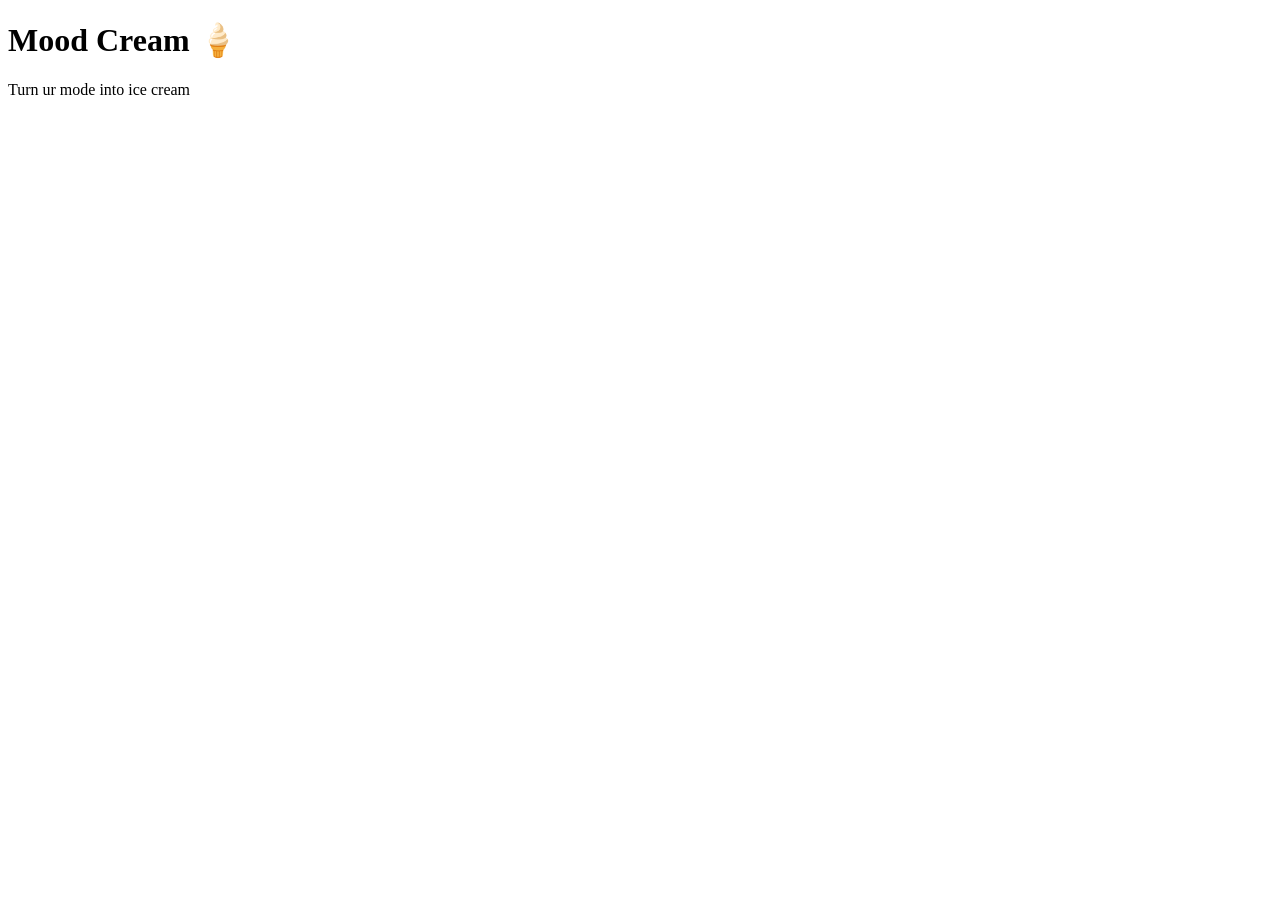
==== index.html @ 4567a5f9 "add initial HTML and CSS files for Mood Cream project" ====
<!DOCTYPE html>
<html lang="en">
<head>
    <meta charset="UTF-8">
    <title>Mood Cream</title>
    <link href="https://fonts.googleapis.com/css2?family=Baloo+2:wght@400;600&display=swap" rel="stylesheet">
    <link rel="stylesheet" href="style.css">
</head>
<body>
    <h1>Mood Cream 🍦</h1>
    <p>Turn ur mode into ice cream</p>
<section class="">
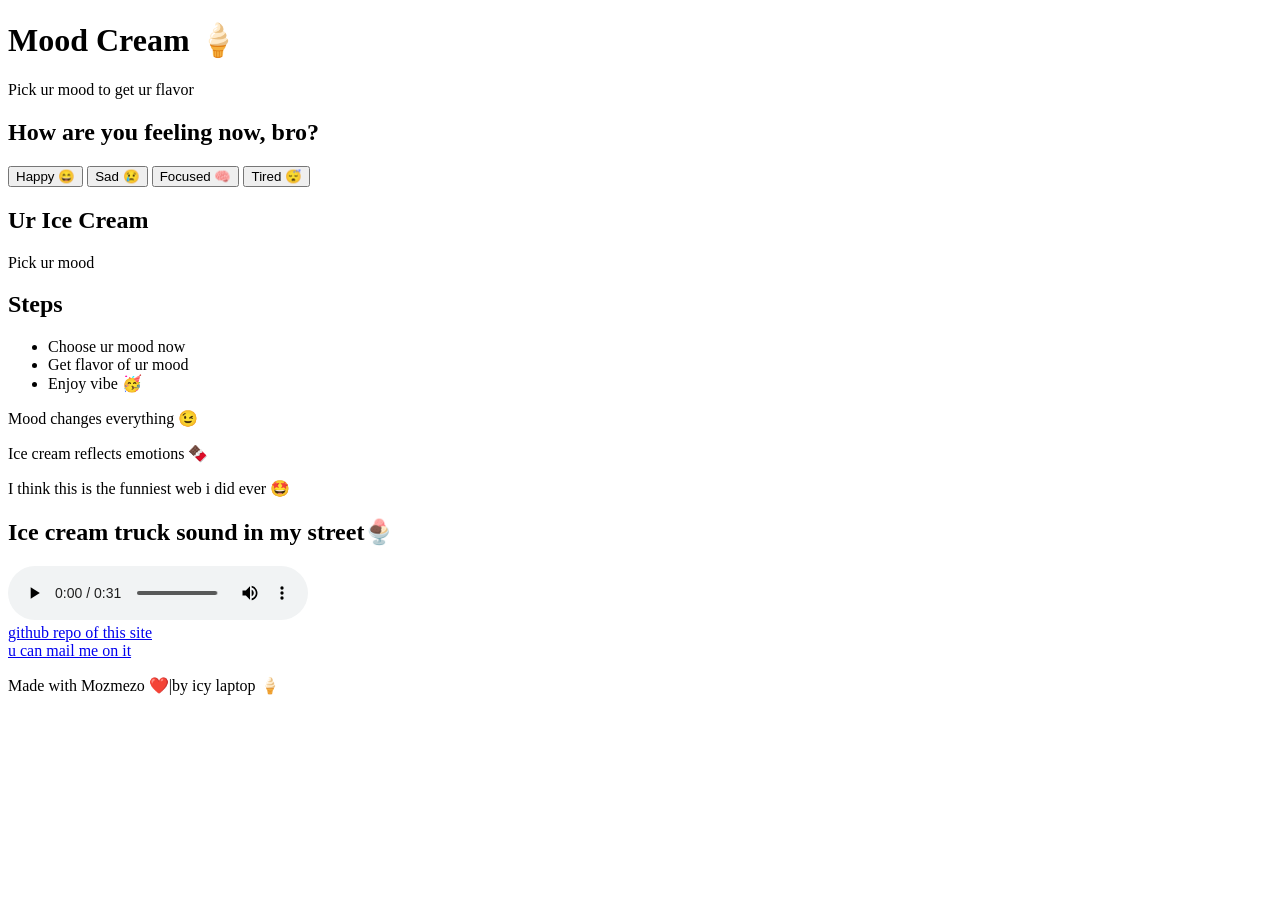
==== commit 1c2d0389: "add index.html and script.js files; include ice cream truck audio and mood selection features" ====
--- a/index.html
+++ b/index.html
@@ -7,6 +7,49 @@
     <link rel="stylesheet" href="style.css">
 </head>
 <body>
+    <header>
     <h1>Mood Cream 🍦</h1>
-    <p>Turn ur mode into ice cream</p>
-<section class="">+    <p>Pick ur mood to get ur flavor</p>
+    </header>
+<section class="card">
+    <h2>How are you feeling now, bro?</h2>
+<button onclick="setmode('happy')">Happy 😄</button>
+<button onclick="setmode('sad')">Sad 😢</button>
+<button onclick="setmode('focused')">Focused 🧠</button>
+<button onclick="setmode('tired')">Tired 😴</button>
+</section>
+<section class="card" id="result">
+    <h2>Ur Ice Cream</h2>
+    <p id="flavor">Pick ur mood</p>
+    <p id="quote"></p>
+</section>
+<section class="card">
+    <h2>Steps</h2>
+    <ul>
+        <li>Choose ur mood now</li>
+        <li>Get flavor of ur mood</li>
+        <li>Enjoy vibe 🥳</li>
+    </ul>
+</section>
+<section class="card">
+    <p class="a">Mood changes everything 😉</p>
+    <p class="b">Ice cream reflects emotions 🍫</p>
+    <p class="c">I think this is the funniest web i did ever 🤩</p>
+</section>
+<section class="card">
+    <h2>Ice cream truck sound in my street🍨</h2>
+    <audio controls>
+        <source src="ice cream truck.mp3" type="audio/mpeg">
+    </audio>
+</section>
+<section class="card">
+    <a href="https://github.com/moataz1411/mood-cream" target="_blank">github repo of this site</a>
+<br>
+<a href="mailto:mezoahmed1411@gmail.com">u can mail me on it</a>
+</section>
+<footer>
+    <p>Made with Mozmezo ❤️|by icy laptop 🍦</p>
+</footer>
+<script src="script.js"></script>
+</body>
+</html>
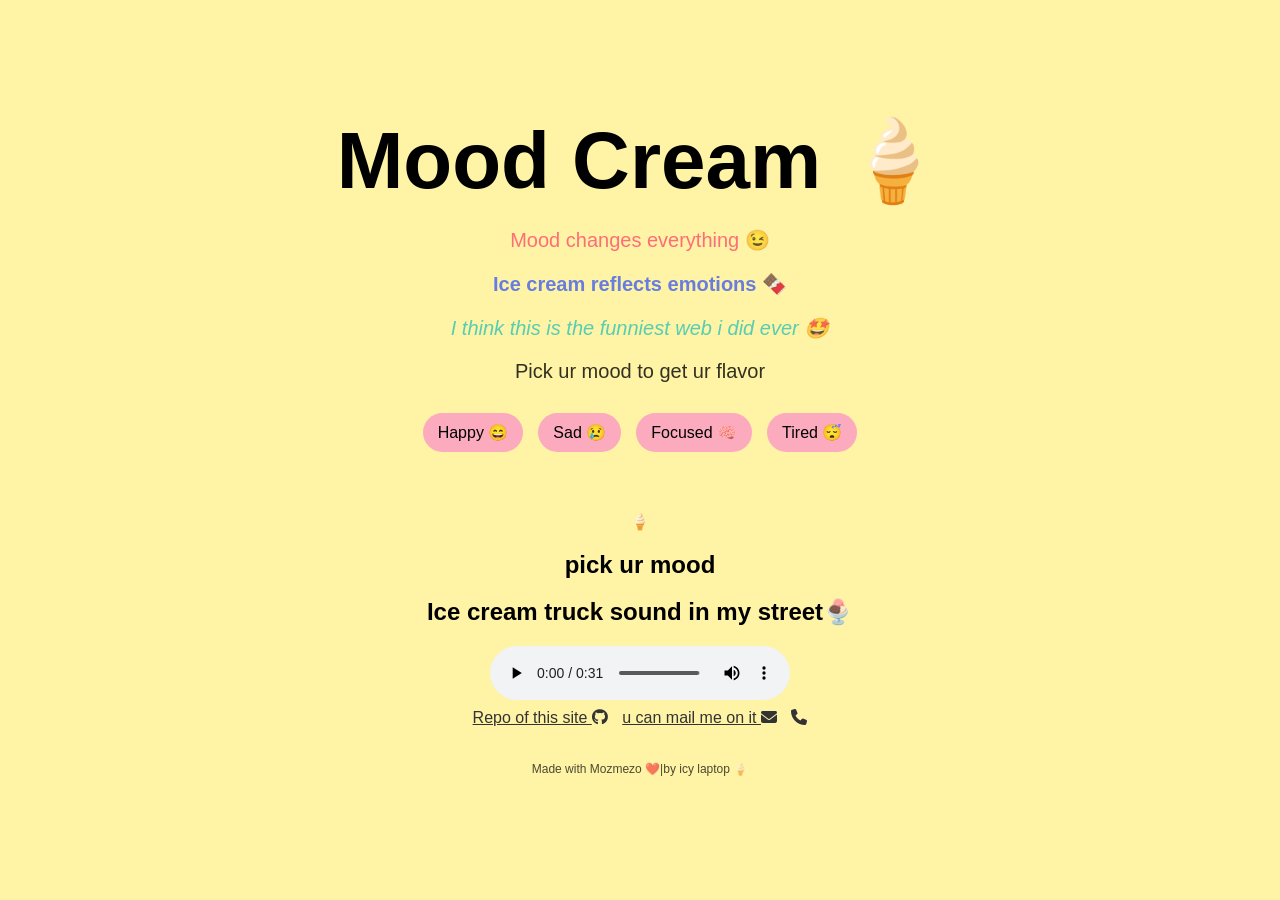
==== commit 005abea1: "add CSS styles for layout and design; enhance HTML structure and content" ====
--- a/index.html
+++ b/index.html
@@ -4,37 +4,32 @@
     <meta charset="UTF-8">
     <title>Mood Cream</title>
     <link href="https://fonts.googleapis.com/css2?family=Baloo+2:wght@400;600&display=swap" rel="stylesheet">
+    <link rel="stylesheet"
+href="https://cdnjs.cloudflare.com/ajax/libs/font-awesome/6.5.2/css/all.min.css">
     <link rel="stylesheet" href="style.css">
 </head>
 <body>
-    <header>
+    <header class="hero">
     <h1>Mood Cream 🍦</h1>
+<section class="card">
+    <p class="a">Mood changes everything 😉</p>
+    <p class="b">Ice cream reflects emotions 🍫</p>
+    <p class="c">I think this is the funniest web i did ever 🤩</p>
+</section>
     <p>Pick ur mood to get ur flavor</p>
-    </header>
-<section class="card">
-    <h2>How are you feeling now, bro?</h2>
+<div class="moodbuttons">
 <button onclick="setmode('happy')">Happy 😄</button>
 <button onclick="setmode('sad')">Sad 😢</button>
 <button onclick="setmode('focused')">Focused 🧠</button>
 <button onclick="setmode('tired')">Tired 😴</button>
-</section>
-<section class="card" id="result">
-    <h2>Ur Ice Cream</h2>
-    <p id="flavor">Pick ur mood</p>
+</div>
+</header>
+<section class="resultcard" id="result">
+    <div id="icecream">🍦</div>
+    <h2 id="flacor">
+        pick ur mood
+    </h2>
     <p id="quote"></p>
-</section>
-<section class="card">
-    <h2>Steps</h2>
-    <ul>
-        <li>Choose ur mood now</li>
-        <li>Get flavor of ur mood</li>
-        <li>Enjoy vibe 🥳</li>
-    </ul>
-</section>
-<section class="card">
-    <p class="a">Mood changes everything 😉</p>
-    <p class="b">Ice cream reflects emotions 🍫</p>
-    <p class="c">I think this is the funniest web i did ever 🤩</p>
 </section>
 <section class="card">
     <h2>Ice cream truck sound in my street🍨</h2>
@@ -42,11 +37,17 @@
         <source src="ice cream truck.mp3" type="audio/mpeg">
     </audio>
 </section>
-<section class="card">
-    <a href="https://github.com/moataz1411/mood-cream" target="_blank">github repo of this site</a>
-<br>
-<a href="mailto:mezoahmed1411@gmail.com">u can mail me on it</a>
-</section>
+<div class="links">
+    <a href="https://github.com/moataz1411/mood-cream" target="_blank">Repo of this site
+    <i class="fab fa-github"></i>
+</a>
+<a href="mailto:mezoahmed1411@gmail.com">u can mail me on it
+<i class="fas fa-envelope"></i>
+</a>
+<a href="tel:+201025196146">
+    <i class="fas fa-phone"></i>
+</a>
+</div>
 <footer>
     <p>Made with Mozmezo ❤️|by icy laptop 🍦</p>
 </footer>
--- a/style.css
+++ b/style.css
@@ -0,0 +1,62 @@
+body{
+    font-family: 'Fredoka', sans-serif;
+    margin: 0;
+    text-align: center;
+    transition: 0.3s;
+    background: #fff3a6;
+    min-height: 100vh;
+}
+.hero{
+    padding:60px 20px;
+}
+.hero h1{
+    font-size: 80px;
+    margin-bottom: 10px;
+}
+.hero p{
+    font-size: 20px;
+    opacity: 0.8;
+}
+.moodbuttons{
+    display:flex;
+    justify-content: center;
+    gap:15px;
+    flex-wrap: wrap;
+    margin-top: 30px;
+}
+button{
+    border:none;
+    font-size: 16px;
+    padding:15px 25px;
+    cursor:pointer;
+    border-radius: 999px;
+    transition: 0.3s;
+    background: #fcabbf;
+    padding:10px 15px;
+}
+button:hover{
+    transform: translateY(-5px);
+    background: #ff5d8f;
+    color:white;
+}
+.a{
+    color: #ff4d6d;
+}
+.b{
+    color: #4361ee;
+    font-weight: bold;
+}
+.c{
+    color: #2ec4b6;
+    font-style: italic;
+}
+a{
+    display: inline-block;
+    margin: 5px;
+    color: #333;
+}
+footer{
+    margin:30px;
+    font-size: 12px;
+    opacity: 0.7;
+}
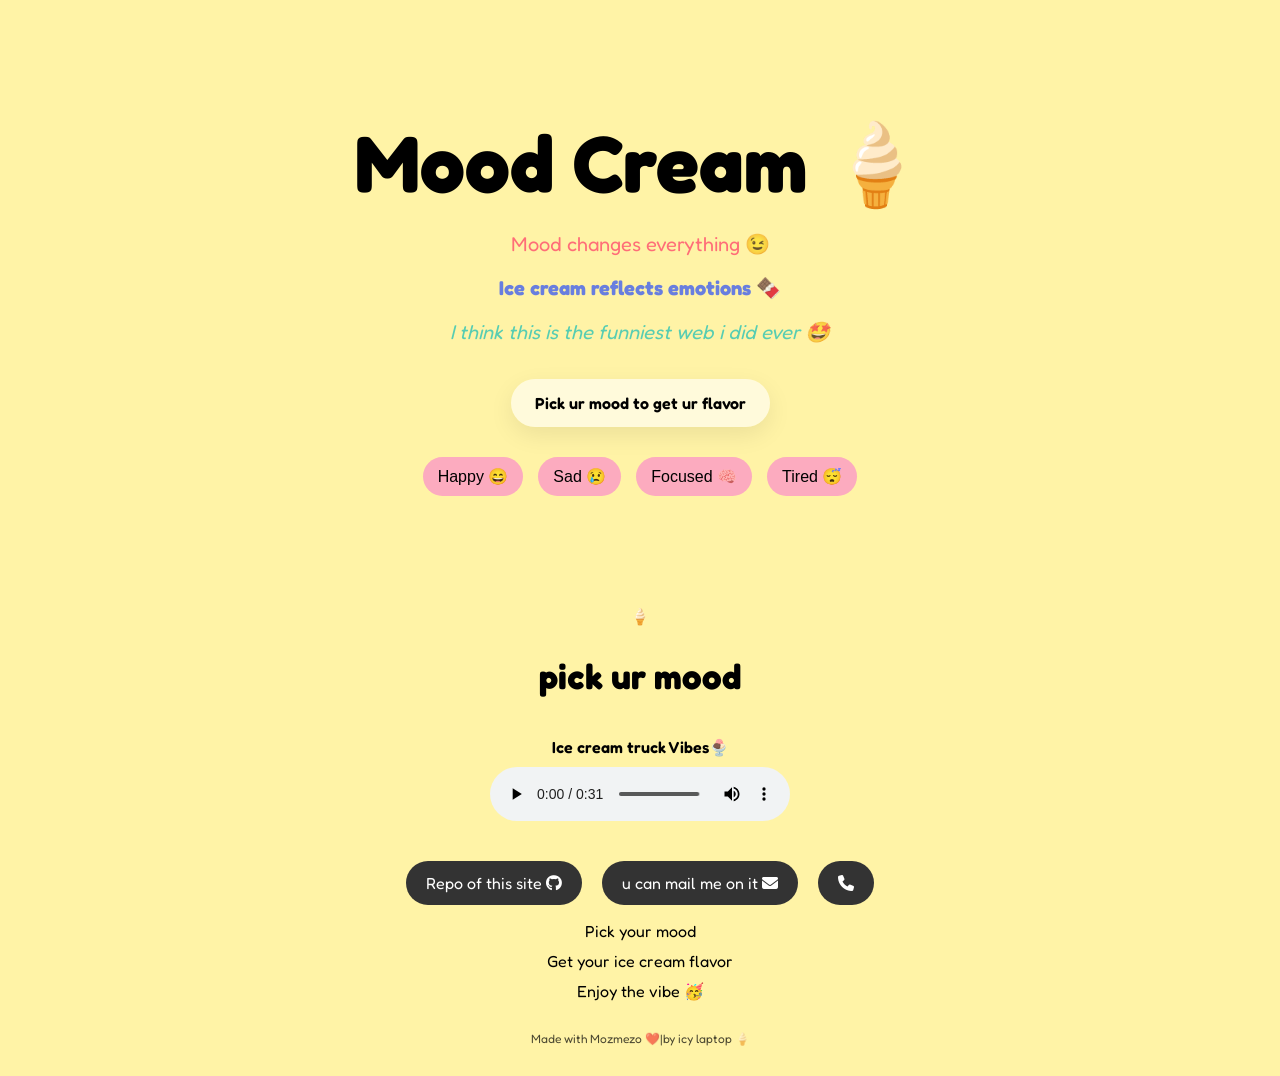
==== commit 0016d67c: "add mood functionality and enhance UI; include mood-based flavors and quotes" ====
--- a/index.html
+++ b/index.html
@@ -4,6 +4,7 @@
     <meta charset="UTF-8">
     <title>Mood Cream</title>
     <link href="https://fonts.googleapis.com/css2?family=Baloo+2:wght@400;600&display=swap" rel="stylesheet">
+    <link href="https://fonts.googleapis.com/css2?family=Fredoka:wght@300;400;500;600&display=swap" rel="stylesheet">
     <link rel="stylesheet"
 href="https://cdnjs.cloudflare.com/ajax/libs/font-awesome/6.5.2/css/all.min.css">
     <link rel="stylesheet" href="style.css">
@@ -16,27 +17,30 @@
     <p class="b">Ice cream reflects emotions 🍫</p>
     <p class="c">I think this is the funniest web i did ever 🤩</p>
 </section>
-    <p>Pick ur mood to get ur flavor</p>
+<div class="order">
+Pick ur mood to get ur flavor
+</div>
+    
 <div class="moodbuttons">
-<button onclick="setmode('happy')">Happy 😄</button>
-<button onclick="setmode('sad')">Sad 😢</button>
-<button onclick="setmode('focused')">Focused 🧠</button>
-<button onclick="setmode('tired')">Tired 😴</button>
+<button onclick="setmood('happy')">Happy 😄</button>
+<button onclick="setmood('sad')">Sad 😢</button>
+<button onclick="setmood('focused')">Focused 🧠</button>
+<button onclick="setmood('tired')">Tired 😴</button>
 </div>
 </header>
 <section class="resultcard" id="result">
-    <div id="icecream">🍦</div>
-    <h2 id="flacor">
+    <div id="emoji">🍦</div>
+    <h2 id="flavor">
         pick ur mood
     </h2>
     <p id="quote"></p>
 </section>
-<section class="card">
-    <h2>Ice cream truck sound in my street🍨</h2>
+<div class="audio">
+    Ice cream truck Vibes🍨
     <audio controls>
         <source src="ice cream truck.mp3" type="audio/mpeg">
     </audio>
-</section>
+</div>
 <div class="links">
     <a href="https://github.com/moataz1411/mood-cream" target="_blank">Repo of this site
     <i class="fab fa-github"></i>
@@ -48,6 +52,11 @@
     <i class="fas fa-phone"></i>
 </a>
 </div>
+<ul class="features">
+    <li>Pick your mood</li>
+    <li>Get your ice cream flavor</li>
+    <li>Enjoy the vibe 🥳</li>
+</ul>
 <footer>
     <p>Made with Mozmezo ❤️|by icy laptop 🍦</p>
 </footer>
--- a/style.css
+++ b/style.css
@@ -16,6 +16,15 @@
 .hero p{
     font-size: 20px;
     opacity: 0.8;
+}
+.order{
+    display: inline-block;
+    margin-top:15px ;
+    padding: 14px 24px;
+    background: rgba(255,255,255,0.6);
+    border-radius: 999px;
+    font-weight: 600;
+    box-shadow: 0 8px 25px rgba(0,0,0,.08);
 }
 .moodbuttons{
     display:flex;
@@ -39,6 +48,19 @@
     background: #ff5d8f;
     color:white;
 }
+.resultcard{
+    margin-top:50px;
+}
+#icecream{
+    font-size: 130px;
+}
+#flavor{
+    font-size: 35px;
+}
+#quote{
+    font-size:18px;
+    opacity: 0.8;
+}
 .a{
     color: #ff4d6d;
 }
@@ -50,10 +72,38 @@
     color: #2ec4b6;
     font-style: italic;
 }
-a{
-    display: inline-block;
-    margin: 5px;
-    color: #333;
+.links{
+    display: flex;
+    justify-content: center;
+    gap: 20px;
+    margin-top:40px;
+    flex-wrap: wrap;
+}
+.links a{
+    color:white;
+    background:#333;
+    transition: 0.3;
+    padding: 12px 20px;
+    border-radius: 999px;
+    text-decoration: none;
+}
+.links:hover{
+    transform: translateY(-5px);
+}
+.features{
+    list-style:none;
+    padding:0;
+}
+.features li{
+    margin:10px 0;
+}
+.audio{
+    margin:40px 0;
+    display: flex;
+    flex-direction: column;
+    align-items: center;
+    gap: 10px;
+    font-weight: 600;
 }
 footer{
     margin:30px;
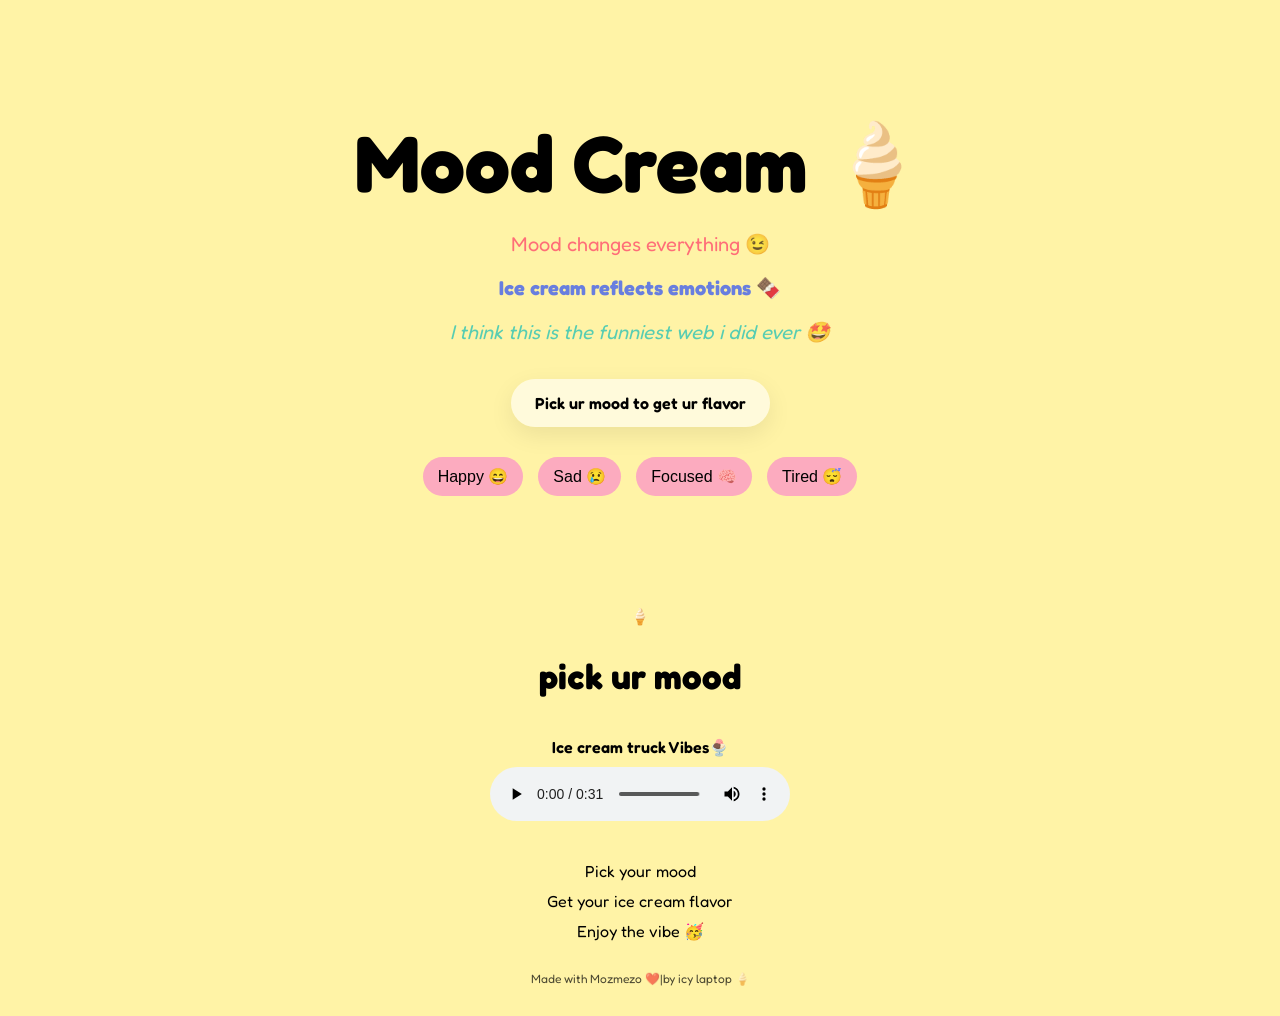
==== commit a49b3e69: "add about page with personal introduction and image; update styles for navbar and about section" ====
--- a/index.html
+++ b/index.html
@@ -41,17 +41,6 @@
         <source src="ice cream truck.mp3" type="audio/mpeg">
     </audio>
 </div>
-<div class="links">
-    <a href="https://github.com/moataz1411/mood-cream" target="_blank">Repo of this site
-    <i class="fab fa-github"></i>
-</a>
-<a href="mailto:mezoahmed1411@gmail.com">u can mail me on it
-<i class="fas fa-envelope"></i>
-</a>
-<a href="tel:+201025196146">
-    <i class="fas fa-phone"></i>
-</a>
-</div>
 <ul class="features">
     <li>Pick your mood</li>
     <li>Get your ice cream flavor</li>
--- a/style.css
+++ b/style.css
@@ -109,4 +109,32 @@
     margin:30px;
     font-size: 12px;
     opacity: 0.7;
-}+}
+.navbar{
+    padding: 20px;
+}
+.navbar a{
+    font-weight: bold;
+    text-decoration: none;
+}
+.about-container{
+    width:min(700px, 90%);
+    margin: auto;
+}
+.about-img{
+    width: 300px;
+    border-radius: 25px;
+    margin: 20px 0;
+}
+.aboutbtn{
+    display: flex;
+    justify-content: center;
+    gap: 15px;
+    flex-wrap: wrap;
+    margin-top: 20px;
+}
+#fact{
+    margin-top: 20px;
+    font-size: 18px;
+    font-weight: 600;
+}
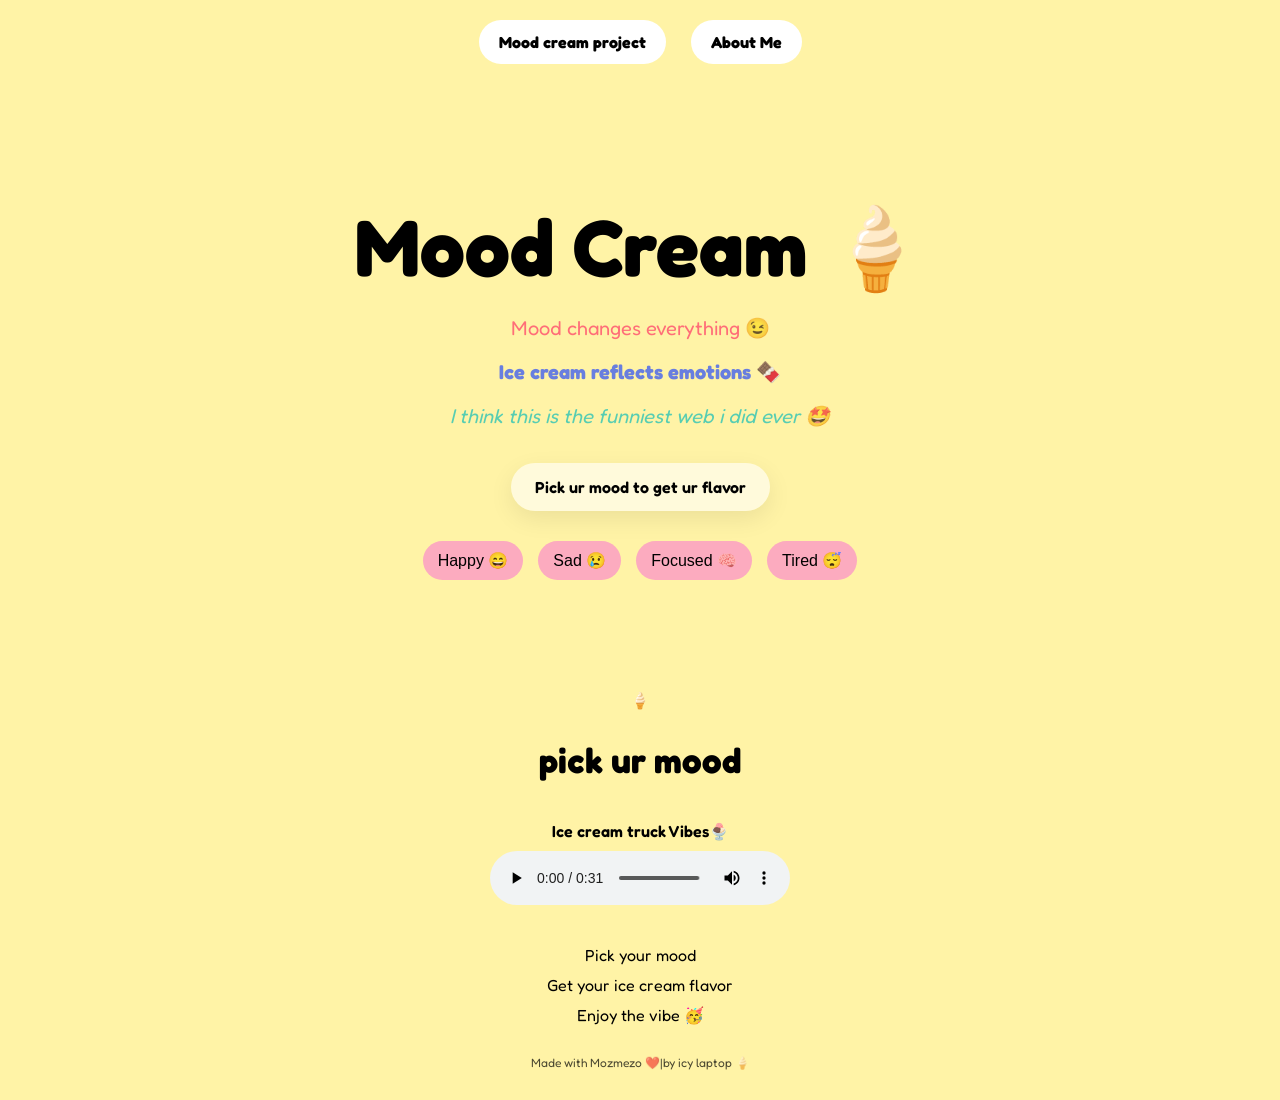
==== commit 899e813c: "Add initial README file to the repository and make the second page." ====
--- a/index.html
+++ b/index.html
@@ -10,6 +10,10 @@
     <link rel="stylesheet" href="style.css">
 </head>
 <body>
+    <nav class="navbar">
+    <a href="index.html">Mood cream project</a>
+    <a href="about.html">About Me</a>
+</nav>
     <header class="hero">
     <h1>Mood Cream 🍦</h1>
 <section class="card">
--- a/style.css
+++ b/style.css
@@ -112,10 +112,18 @@
 }
 .navbar{
     padding: 20px;
+    gap: 25px;
+    justify-content: center;
+    display: flex;
 }
 .navbar a{
     font-weight: bold;
     text-decoration: none;
+    color: black;
+    padding: 12px 20px;
+    transition: 0.3s;
+    border-radius: 999px;
+    background: white;
 }
 .about-container{
     width:min(700px, 90%);
@@ -138,3 +146,13 @@
     font-size: 18px;
     font-weight: 600;
 }
+.backbtn{
+    display: inline-block;
+    color: black;
+    transition: 0.3s;
+    background: #fcabbf;
+    margin-top: 20px;
+    border-radius: 999px;
+    font-weight: 700;
+    padding: 15px 24px;
+}
